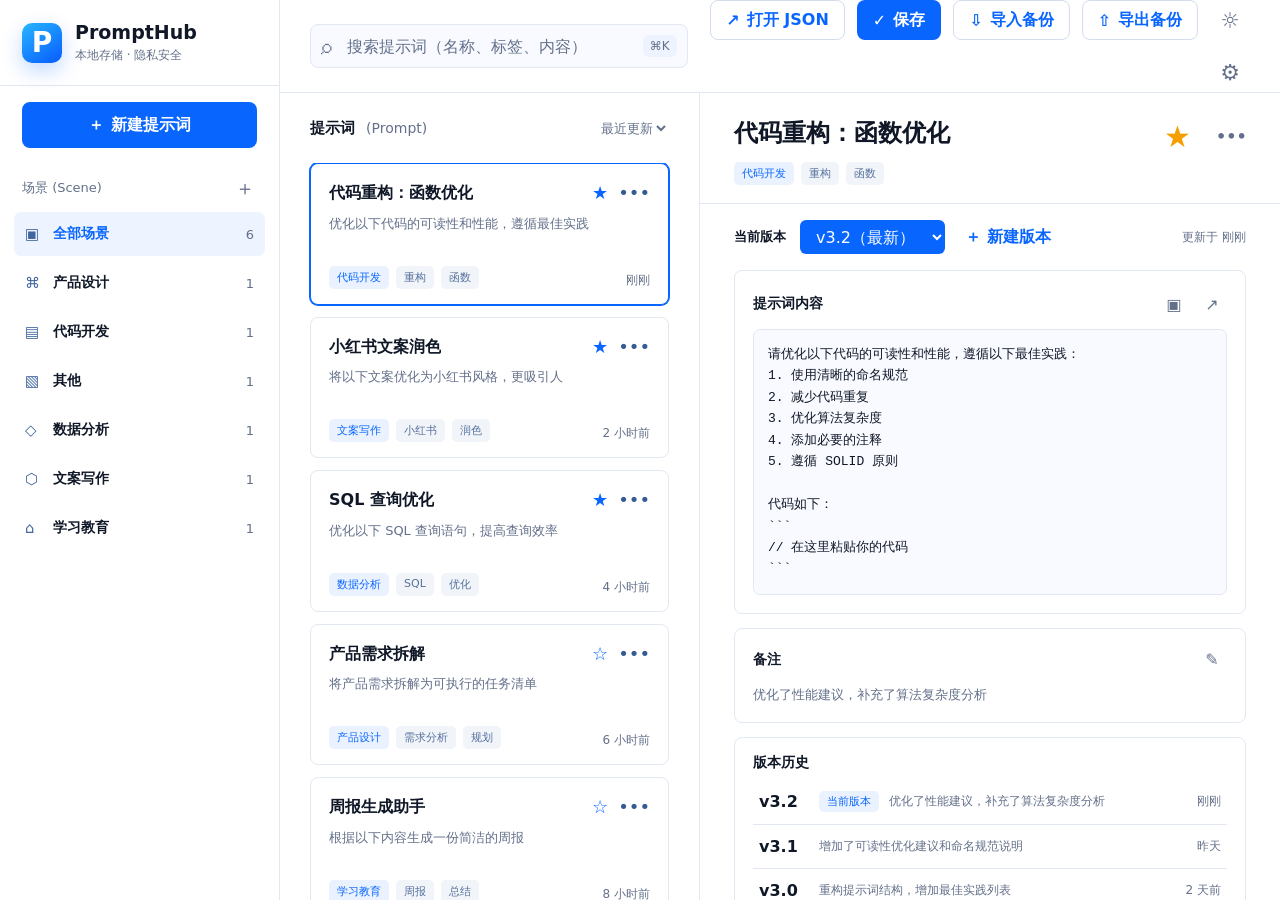
==== docs/index.html @ 3ddefedd "feat： add some files" ====
<!doctype html>
<html lang="zh-CN">
  <head>
    <meta charset="UTF-8" />
    <meta name="viewport" content="width=device-width, initial-scale=1.0" />
    <meta name="color-scheme" content="light dark" />
    <title>PromptHub</title>
    <meta name="application-name" content="PromptHub" />
    <meta name="apple-mobile-web-app-title" content="PromptHub" />
    <meta name="apple-mobile-web-app-capable" content="yes" />
    <meta name="mobile-web-app-capable" content="yes" />
    <meta name="theme-color" content="#0866ff" />
    <link rel="manifest" href="./manifest.webmanifest" />
    <link rel="icon" href="./icons/icon-192.png" sizes="192x192" />
    <link rel="apple-touch-icon" href="./icons/icon-192.png" />
    <link rel="stylesheet" href="./styles.css" />
  </head>
  <body>
    <div id="app" class="app-shell">
      <aside class="sidebar">
        <div class="brand">
          <div class="brand-mark">P</div>
          <div>
            <h1>PromptHub</h1>
            <p>本地存储 · 隐私安全</p>
          </div>
        </div>

        <button id="newPromptButton" class="primary-button new-prompt-button" type="button">
          <span aria-hidden="true">＋</span>
          新建提示词
        </button>

        <div class="sidebar-section">
          <div class="section-heading">
            <span>场景 (Scene)</span>
            <button id="newSceneButton" class="bare-icon-button" type="button" title="新建场景" aria-label="新建场景">＋</button>
          </div>
          <nav id="sceneList" class="scene-list" aria-label="场景列表"></nav>
        </div>

        <div class="sidebar-footer">
          <button id="manageButton" class="sidebar-footer-button" type="button">
            <span class="nav-icon" aria-hidden="true">⚙</span>
            <span>管理</span>
            <span aria-hidden="true">‹</span>
          </button>
        </div>
      </aside>

      <section class="main-shell">
        <header class="topbar">
          <label class="global-search">
            <span class="search-icon" aria-hidden="true">⌕</span>
            <input id="searchInput" type="search" placeholder="搜索提示词（名称、标签、内容）" />
            <kbd>⌘K</kbd>
          </label>

          <div class="topbar-actions">
            <button id="openJsonButton" class="outline-button" type="button"><span aria-hidden="true">↗</span>打开 JSON</button>
            <button id="saveFileButton" class="primary-button" type="button"><span aria-hidden="true">✓</span>保存</button>
            <label class="outline-button file-button">
              <span aria-hidden="true">⇩</span>
              导入备份
              <input id="importFile" type="file" accept="application/json,.json" />
            </label>
            <button id="exportButton" class="outline-button" type="button"><span aria-hidden="true">⇧</span>导出备份</button>
            <button id="installButton" class="outline-button hidden" type="button"><span aria-hidden="true">＋</span>安装</button>
            <button id="themeButton" class="topbar-icon-button" type="button" title="切换主题" aria-label="切换主题">☼</button>
            <button id="settingsButton" class="topbar-icon-button" type="button" title="设置" aria-label="设置">⚙</button>
          </div>
        </header>

        <main class="content-grid">
          <section class="prompt-column">
            <div class="column-heading">
              <div>
                <strong>提示词</strong>
                <span>(Prompt)</span>
              </div>
              <select id="sortSelect" class="sort-select" aria-label="提示词排序">
                <option value="updated">最近更新</option>
                <option value="title">名称排序</option>
                <option value="favorite">收藏优先</option>
              </select>
            </div>
            <div id="promptList" class="prompt-list"></div>
            <div id="promptCount" class="prompt-count"></div>
          </section>

          <section class="detail-column">
            <div id="detailEmpty" class="empty-state">
              <div class="empty-icon">P</div>
              <h2>选择一条提示词</h2>
              <p>从左侧选择场景和提示词，或创建一条新资产。</p>
            </div>

            <div id="detailContent" class="detail-content hidden">
              <header class="detail-header">
                <div class="detail-heading-copy">
                  <h2 id="detailTitle"></h2>
                  <div id="tagList" class="tag-list"></div>
                </div>
                <div class="detail-header-actions">
                  <button id="favoritePromptButton" class="star-button" type="button" title="收藏" aria-label="收藏">☆</button>
                  <div class="menu-wrap">
                    <button id="promptMenuButton" class="more-button" type="button" title="更多操作" aria-label="更多操作">•••</button>
                    <div id="promptMenu" class="action-menu hidden">
                      <button id="editPromptButton" type="button">编辑提示词</button>
                      <button id="editVersionButton" type="button">编辑当前版本</button>
                      <button id="deleteVersionButton" class="danger-text" type="button">删除当前版本</button>
                      <button id="deletePromptButton" class="danger-text" type="button">删除提示词</button>
                    </div>
                  </div>
                </div>
              </header>

              <div class="version-toolbar">
                <div class="version-picker">
                  <strong>当前版本</strong>
                  <select id="versionSelect" aria-label="当前版本"></select>
                  <button id="newVersionButton" class="text-button" type="button">＋ 新建版本</button>
                </div>
                <span id="updatedAt" class="updated-at"></span>
              </div>

              <div class="detail-scroll">
                <section id="contentPanel" class="content-panel">
                  <div class="panel-title-row">
                    <h3>提示词内容</h3>
                    <div class="panel-icon-actions">
                      <button id="copyButton" class="mini-icon-button" type="button" title="复制内容" aria-label="复制内容">▣</button>
                      <button id="expandButton" class="mini-icon-button" type="button" title="展开内容" aria-label="展开内容">↗</button>
                    </div>
                  </div>
                  <pre id="promptContent"></pre>
                </section>

                <section class="note-panel">
                  <div class="panel-title-row">
                    <h3>备注</h3>
                    <button id="editNoteButton" class="mini-icon-button" type="button" title="编辑备注" aria-label="编辑备注">✎</button>
                  </div>
                  <p id="versionNote"></p>
                </section>

                <section class="history-panel">
                  <div class="panel-title-row">
                    <h3>版本历史</h3>
                  </div>
                  <div id="versionHistory" class="version-history"></div>
                  <button id="showAllVersionsButton" class="show-all-button" type="button">查看全部版本</button>
                </section>
              </div>
            </div>
          </section>
        </main>
      </section>
    </div>

    <dialog id="editorDialog">
      <form id="editorForm" method="dialog" class="editor-form">
        <div class="dialog-heading">
          <div>
            <p id="dialogEyebrow"></p>
            <h2 id="dialogTitle"></h2>
          </div>
          <button id="dialogCloseButton" class="dialog-close" type="button" aria-label="关闭">×</button>
        </div>
        <div id="formFields" class="form-fields"></div>
        <div class="dialog-actions">
          <button id="cancelDialogButton" class="outline-button" type="button">取消</button>
          <button class="primary-button" type="submit">保存</button>
        </div>
      </form>
    </dialog>

    <dialog id="manageDialog">
      <div class="manage-dialog">
        <div class="dialog-heading">
          <div>
            <p>LOCAL WORKSPACE</p>
            <h2>场景与数据管理</h2>
          </div>
          <button id="manageCloseButton" class="dialog-close" type="button" aria-label="关闭">×</button>
        </div>
        <div class="manage-body">
          <div id="storageStats" class="storage-stats"></div>
          <div class="storage-location">
            <span>本地存储位置</span>
            <code id="storageLocation"></code>
            <button id="revealStorageButton" class="outline-button" type="button">在 Finder 中显示</button>
          </div>
          <div class="storage-location">
            <span>连接的 JSON 文件</span>
            <code id="fileStatus"></code>
            <button id="saveFileFromManageButton" class="primary-button" type="button">保存到文件</button>
          </div>
          <div class="manage-actions">
            <button id="editSceneButton" class="outline-button" type="button">编辑当前场景</button>
            <button id="deleteSceneButton" class="danger-button" type="button">删除当前场景</button>
          </div>
          <p class="privacy-note">PromptHub 不上传提示词。默认数据保存在当前浏览器 IndexedDB 中；连接 JSON 文件后，点击“保存”会写回你选择的本地文件。</p>
        </div>
      </div>
    </dialog>

    <div id="toast" class="toast" role="status" aria-live="polite"></div>
    <script src="./app.js"></script>
  </body>
</html>
---- docs/styles.css ----
:root {
  color-scheme: light;
  --bg: #f7f9fc;
  --surface: #ffffff;
  --surface-soft: #f8faff;
  --surface-blue: #eef4ff;
  --text: #101828;
  --muted: #63708a;
  --subtle: #8a96ad;
  --line: #e2e8f2;
  --line-strong: #d4ddeb;
  --blue: #0866ff;
  --blue-dark: #0053dc;
  --blue-soft: #eaf2ff;
  --danger: #d92d20;
  --warning: #f5a000;
  --shadow: 0 10px 28px rgba(34, 67, 128, 0.08);
  font-family: Inter, "SF Pro Display", "PingFang SC", "Microsoft YaHei", system-ui, sans-serif;
}

:root[data-theme="dark"] {
  color-scheme: dark;
  --bg: #111722;
  --surface: #171e2b;
  --surface-soft: #1c2534;
  --surface-blue: #172b4c;
  --text: #f3f6fb;
  --muted: #a7b2c8;
  --subtle: #7f8ba2;
  --line: #2b3648;
  --line-strong: #3a465a;
  --blue-soft: #183461;
  --shadow: 0 10px 28px rgba(0, 0, 0, 0.22);
}

* {
  box-sizing: border-box;
}

html,
body {
  margin: 0;
  min-width: 320px;
  min-height: 100%;
  background: var(--bg);
  color: var(--text);
}

button,
input,
select,
textarea {
  font: inherit;
}

button,
label,
select {
  -webkit-tap-highlight-color: transparent;
}

button {
  cursor: pointer;
}

h1,
h2,
h3,
p,
pre {
  margin: 0;
}

.app-shell {
  display: grid;
  grid-template-columns: 280px minmax(0, 1fr);
  height: 100vh;
  min-height: 680px;
  overflow: hidden;
}

.sidebar {
  display: flex;
  min-width: 0;
  flex-direction: column;
  border-right: 1px solid var(--line);
  background: var(--surface);
}

.brand {
  display: flex;
  align-items: center;
  gap: 13px;
  height: 86px;
  padding: 16px 22px;
  border-bottom: 1px solid var(--line);
}

.brand-mark,
.empty-icon {
  display: grid;
  place-items: center;
  color: #fff;
  font-weight: 800;
  background: linear-gradient(145deg, #28b6ff, #075bff);
  box-shadow: 0 8px 20px rgba(8, 102, 255, 0.24);
}

.brand-mark {
  width: 40px;
  height: 40px;
  border-radius: 10px;
  font-size: 28px;
}

.brand h1 {
  font-size: 19px;
  line-height: 1.2;
}

.brand p {
  margin-top: 3px;
  color: var(--muted);
  font-size: 12px;
}

.primary-button,
.outline-button,
.danger-button {
  display: inline-flex;
  align-items: center;
  justify-content: center;
  gap: 7px;
  min-height: 40px;
  border: 1px solid transparent;
  border-radius: 8px;
  padding: 0 15px;
  font-weight: 650;
}

.primary-button {
  color: #fff;
  background: var(--blue);
}

.primary-button:hover {
  background: var(--blue-dark);
}

.primary-button.dirty {
  box-shadow: 0 0 0 3px rgba(8, 102, 255, 0.16);
}

.outline-button {
  color: var(--blue);
  border-color: var(--line-strong);
  background: var(--surface);
}

.outline-button:hover {
  border-color: #a9c4f4;
  background: var(--surface-blue);
}

.danger-button {
  color: var(--danger);
  border-color: rgba(217, 45, 32, 0.24);
  background: rgba(217, 45, 32, 0.06);
}

.new-prompt-button {
  margin: 16px 22px 22px;
  min-height: 46px;
}

.sidebar-section {
  min-height: 0;
  padding: 0 14px;
}

.section-heading {
  display: flex;
  align-items: center;
  justify-content: space-between;
  padding: 4px 8px 10px;
  color: var(--muted);
  font-size: 13px;
}

.bare-icon-button,
.topbar-icon-button,
.mini-icon-button,
.more-button,
.star-button,
.dialog-close {
  display: grid;
  place-items: center;
  border: 0;
  background: transparent;
  color: var(--muted);
}

.bare-icon-button {
  width: 28px;
  height: 28px;
  border-radius: 6px;
  font-size: 20px;
}

.bare-icon-button:hover,
.topbar-icon-button:hover,
.mini-icon-button:hover,
.more-button:hover {
  color: var(--blue);
  background: var(--blue-soft);
}

.scene-list {
  display: grid;
  gap: 5px;
}

.scene-item {
  display: grid;
  grid-template-columns: 28px minmax(0, 1fr) auto;
  align-items: center;
  width: 100%;
  min-height: 44px;
  border: 0;
  border-radius: 7px;
  padding: 0 11px;
  background: transparent;
  color: var(--text);
  text-align: left;
}

.scene-item:hover,
.scene-item.active {
  background: var(--surface-blue);
}

.scene-item.active {
  color: var(--blue);
}

.scene-icon {
  color: #41669f;
  font-size: 15px;
}

.scene-name {
  overflow: hidden;
  font-size: 14px;
  font-weight: 600;
  text-overflow: ellipsis;
  white-space: nowrap;
}

.scene-count {
  color: var(--muted);
  font-size: 13px;
}

.sidebar-footer {
  margin-top: auto;
  padding: 16px 22px;
}

.sidebar-footer-button {
  display: grid;
  grid-template-columns: 24px 1fr auto;
  align-items: center;
  width: 100%;
  min-height: 48px;
  border: 0;
  border-top: 1px solid var(--line);
  background: transparent;
  color: var(--text);
  text-align: left;
  font-weight: 650;
}

.main-shell {
  display: flex;
  min-width: 0;
  flex-direction: column;
}

.topbar {
  display: flex;
  align-items: center;
  justify-content: space-between;
  flex: 0 0 86px;
  gap: 20px;
  padding: 0 30px;
  border-bottom: 1px solid var(--line);
  background: var(--surface);
}

.global-search {
  display: grid;
  grid-template-columns: 24px minmax(0, 1fr) auto;
  align-items: center;
  width: min(410px, 48vw);
  min-height: 44px;
  border: 1px solid var(--line);
  border-radius: 8px;
  padding: 0 10px;
  background: var(--surface-soft);
}

.global-search:focus-within {
  border-color: #8bb4ff;
  box-shadow: 0 0 0 3px rgba(8, 102, 255, 0.1);
}

.global-search input {
  min-width: 0;
  border: 0;
  outline: 0;
  background: transparent;
  color: var(--text);
}

.global-search input::placeholder {
  color: var(--muted);
}

.search-icon {
  color: var(--muted);
  font-size: 21px;
}

kbd {
  border-radius: 6px;
  padding: 4px 7px;
  color: var(--muted);
  background: var(--surface-blue);
  font-family: inherit;
  font-size: 12px;
}

.topbar-actions {
  display: flex;
  align-items: center;
  justify-content: flex-end;
  gap: 12px;
  flex-wrap: wrap;
}

.topbar-icon-button {
  width: 40px;
  height: 40px;
  border-radius: 8px;
  font-size: 22px;
}

.file-button {
  position: relative;
  cursor: pointer;
}

.file-button input {
  position: absolute;
  inset: 0;
  opacity: 0;
  cursor: pointer;
}

.content-grid {
  display: grid;
  grid-template-columns: 420px minmax(0, 1fr);
  min-height: 0;
  flex: 1;
}

.prompt-column,
.detail-column {
  min-width: 0;
  min-height: 0;
  background: var(--surface);
}

.prompt-column {
  display: flex;
  flex-direction: column;
  border-right: 1px solid var(--line);
}

.column-heading {
  display: flex;
  align-items: center;
  justify-content: space-between;
  min-height: 70px;
  padding: 0 30px;
}

.column-heading strong {
  font-size: 15px;
}

.column-heading span {
  margin-left: 6px;
  color: var(--muted);
  font-size: 14px;
}

.sort-select {
  border: 0;
  outline: 0;
  background: transparent;
  color: var(--muted);
  font-size: 13px;
}

.prompt-list {
  display: grid;
  align-content: start;
  gap: 12px;
  min-height: 0;
  overflow: auto;
  padding: 0 30px 16px;
}

.prompt-card {
  position: relative;
  display: block;
  width: 100%;
  min-height: 138px;
  border: 1px solid var(--line);
  border-radius: 8px;
  padding: 18px 18px 15px;
  background: var(--surface);
  color: var(--text);
  text-align: left;
  transition:
    border-color 140ms ease,
    box-shadow 140ms ease;
}

.prompt-card:hover {
  border-color: #b6ccf4;
  box-shadow: var(--shadow);
}

.prompt-card.active {
  border-color: var(--blue);
  box-shadow: 0 0 0 1px var(--blue);
}

.prompt-card-title {
  display: flex;
  align-items: flex-start;
  justify-content: space-between;
  gap: 14px;
}

.prompt-card h3 {
  overflow: hidden;
  font-size: 16px;
  line-height: 1.35;
  text-overflow: ellipsis;
  white-space: nowrap;
}

.card-actions {
  display: flex;
  align-items: center;
  gap: 10px;
  color: #355b93;
  font-size: 18px;
}

.card-star {
  color: var(--blue);
}

.prompt-summary {
  display: -webkit-box;
  overflow: hidden;
  min-height: 40px;
  margin-top: 10px;
  color: var(--muted);
  font-size: 13px;
  line-height: 1.55;
  -webkit-box-orient: vertical;
  -webkit-line-clamp: 2;
}

.card-footer {
  display: flex;
  align-items: flex-end;
  justify-content: space-between;
  gap: 12px;
  margin-top: 12px;
}

.card-tags,
.tag-list {
  display: flex;
  min-width: 0;
  flex-wrap: wrap;
  gap: 7px;
}

.tag {
  border-radius: 5px;
  padding: 4px 8px;
  color: #55709d;
  background: #f1f4f9;
  font-size: 11px;
  white-space: nowrap;
}

:root[data-theme="dark"] .tag {
  background: #242f40;
}

.tag.primary {
  color: var(--blue);
  background: var(--blue-soft);
}

.card-time {
  flex: 0 0 auto;
  color: var(--muted);
  font-size: 12px;
}

.prompt-count {
  flex: 0 0 46px;
  padding-top: 10px;
  color: var(--muted);
  border-top: 1px solid var(--line);
  text-align: center;
  font-size: 13px;
}

.detail-column {
  position: relative;
}

.detail-content {
  display: flex;
  height: 100%;
  min-height: 0;
  flex-direction: column;
}

.hidden {
  display: none !important;
}

.detail-header {
  display: flex;
  align-items: flex-start;
  justify-content: space-between;
  gap: 24px;
  padding: 25px 34px 18px;
  border-bottom: 1px solid var(--line);
}

.detail-heading-copy {
  min-width: 0;
}

.detail-header h2 {
  margin-bottom: 14px;
  font-size: 24px;
  line-height: 1.25;
}

.detail-header-actions {
  display: flex;
  align-items: center;
  gap: 16px;
}

.star-button {
  width: 36px;
  height: 36px;
  color: var(--warning);
  font-size: 30px;
}

.more-button {
  width: 36px;
  height: 36px;
  border-radius: 8px;
  font-weight: 800;
}

.menu-wrap {
  position: relative;
}

.action-menu {
  position: absolute;
  z-index: 20;
  top: 42px;
  right: 0;
  width: 150px;
  overflow: hidden;
  border: 1px solid var(--line);
  border-radius: 8px;
  background: var(--surface);
  box-shadow: var(--shadow);
}

.action-menu button {
  width: 100%;
  min-height: 40px;
  border: 0;
  padding: 0 14px;
  background: transparent;
  color: var(--text);
  text-align: left;
}

.action-menu button:hover {
  background: var(--surface-blue);
}

.action-menu .danger-text {
  color: var(--danger);
}

.version-toolbar {
  display: flex;
  align-items: center;
  justify-content: space-between;
  gap: 20px;
  min-height: 66px;
  padding: 0 34px;
}

.version-picker {
  display: flex;
  align-items: center;
  gap: 14px;
}

.version-picker strong {
  font-size: 13px;
}

.version-picker select {
  min-width: 145px;
  height: 34px;
  border: 0;
  border-radius: 6px;
  padding: 0 12px;
  background: var(--blue);
  color: #fff;
  outline: 0;
}

.text-button {
  border: 0;
  background: transparent;
  color: var(--blue);
  font-weight: 600;
}

.updated-at {
  color: var(--muted);
  font-size: 12px;
}

.detail-scroll {
  display: grid;
  align-content: start;
  gap: 14px;
  min-height: 0;
  overflow: auto;
  padding: 0 34px 30px;
}

.content-panel,
.note-panel,
.history-panel {
  border: 1px solid var(--line);
  border-radius: 8px;
  background: var(--surface);
}

.content-panel {
  padding: 18px;
}

.panel-title-row {
  display: flex;
  align-items: center;
  justify-content: space-between;
  gap: 16px;
}

.panel-title-row h3 {
  font-size: 14px;
}

.panel-icon-actions {
  display: flex;
  gap: 8px;
}

.mini-icon-button {
  width: 30px;
  height: 30px;
  border-radius: 6px;
  font-size: 16px;
}

.content-panel pre {
  min-height: 235px;
  max-height: 38vh;
  overflow: auto;
  margin-top: 10px;
  border: 1px solid var(--line);
  border-radius: 7px;
  padding: 14px;
  background: var(--surface-soft);
  color: var(--text);
  font-family: "SFMono-Regular", Consolas, "Liberation Mono", monospace;
  font-size: 13px;
  line-height: 1.65;
  white-space: pre-wrap;
  word-break: break-word;
}

.content-panel.expanded {
  position: fixed;
  z-index: 50;
  inset: 24px;
  display: flex;
  flex-direction: column;
  box-shadow: 0 20px 80px rgba(13, 30, 60, 0.28);
}

.content-panel.expanded pre {
  max-height: none;
  flex: 1;
}

.note-panel {
  padding: 16px 18px;
}

.note-panel p {
  margin-top: 10px;
  color: var(--muted);
  font-size: 13px;
  line-height: 1.6;
}

.history-panel {
  padding: 16px 18px 8px;
}

.version-history {
  margin-top: 8px;
}

.history-row {
  display: grid;
  grid-template-columns: 48px minmax(0, 1fr) auto;
  align-items: center;
  gap: 12px;
  width: 100%;
  min-height: 44px;
  border: 0;
  border-top: 1px solid var(--line);
  background: transparent;
  color: var(--text);
  text-align: left;
}

.history-row:first-child {
  border-top: 0;
}

.history-row:hover {
  color: var(--blue);
}

.history-label {
  font-weight: 700;
}

.current-pill {
  display: inline-block;
  margin-right: 10px;
  border-radius: 5px;
  padding: 3px 8px;
  color: var(--blue);
  background: var(--blue-soft);
  font-size: 11px;
}

.history-notes,
.history-time {
  overflow: hidden;
  color: var(--muted);
  font-size: 12px;
  text-overflow: ellipsis;
  white-space: nowrap;
}

.show-all-button {
  width: 100%;
  min-height: 38px;
  border: 0;
  border-top: 1px solid var(--line);
  background: transparent;
  color: var(--blue);
  font-size: 12px;
}

.empty-state {
  display: grid;
  place-content: center;
  height: 100%;
  padding: 30px;
  color: var(--muted);
  text-align: center;
}

.empty-icon {
  width: 52px;
  height: 52px;
  margin: 0 auto 18px;
  border-radius: 14px;
  font-size: 32px;
}

.empty-state h2 {
  color: var(--text);
  font-size: 20px;
}

.empty-state p {
  margin-top: 8px;
  font-size: 13px;
}

dialog {
  width: min(680px, calc(100vw - 28px));
  max-height: 88vh;
  overflow: hidden;
  border: 1px solid var(--line);
  border-radius: 10px;
  padding: 0;
  background: var(--surface);
  color: var(--text);
  box-shadow: 0 30px 90px rgba(13, 30, 60, 0.28);
}

dialog::backdrop {
  background: rgba(18, 30, 50, 0.45);
  backdrop-filter: blur(2px);
}

.editor-form,
.manage-dialog {
  display: flex;
  max-height: 88vh;
  flex-direction: column;
}

.dialog-heading {
  display: flex;
  align-items: center;
  justify-content: space-between;
  gap: 18px;
  padding: 20px 22px;
  border-bottom: 1px solid var(--line);
}

.dialog-heading p {
  margin-bottom: 4px;
  color: var(--blue);
  font-size: 11px;
  font-weight: 750;
}

.dialog-heading h2 {
  font-size: 20px;
}

.dialog-close {
  width: 36px;
  height: 36px;
  border-radius: 8px;
  font-size: 24px;
}

.form-fields {
  display: grid;
  gap: 15px;
  overflow: auto;
  padding: 20px 22px;
}

.field {
  display: grid;
  gap: 7px;
}

.field label {
  color: var(--text);
  font-size: 13px;
  font-weight: 650;
}

.field input,
.field textarea,
.field select {
  width: 100%;
  border: 1px solid var(--line-strong);
  border-radius: 7px;
  padding: 10px 11px;
  outline: 0;
  background: var(--surface-soft);
  color: var(--text);
}

.field input,
.field select {
  min-height: 42px;
}

.field textarea {
  min-height: 100px;
  resize: vertical;
  line-height: 1.55;
}

.field textarea.tall {
  min-height: 250px;
  font-family: "SFMono-Regular", Consolas, monospace;
}

.field input:focus,
.field textarea:focus,
.field select:focus {
  border-color: #76a8ff;
  box-shadow: 0 0 0 3px rgba(8, 102, 255, 0.1);
}

.dialog-actions {
  display: flex;
  justify-content: flex-end;
  gap: 10px;
  padding: 16px 22px 20px;
  border-top: 1px solid var(--line);
}

.manage-body {
  display: grid;
  gap: 18px;
  padding: 22px;
}

.storage-stats {
  display: grid;
  grid-template-columns: repeat(4, 1fr);
  gap: 10px;
}

.stat-card {
  border: 1px solid var(--line);
  border-radius: 8px;
  padding: 14px;
  background: var(--surface-soft);
}

.stat-card strong {
  display: block;
  font-size: 24px;
  overflow: hidden;
  text-overflow: ellipsis;
  white-space: nowrap;
}

.stat-card span {
  color: var(--muted);
  font-size: 12px;
}

.manage-actions {
  display: flex;
  gap: 10px;
}

.storage-location {
  display: grid;
  grid-template-columns: minmax(0, 1fr) auto;
  gap: 8px 12px;
  align-items: center;
  border: 1px solid var(--line);
  border-radius: 8px;
  padding: 14px;
  background: var(--surface-soft);
}

.storage-location > span {
  grid-column: 1 / -1;
  color: var(--muted);
  font-size: 12px;
  font-weight: 650;
}

.storage-location code {
  overflow: hidden;
  color: var(--text);
  font-size: 12px;
  line-height: 1.5;
  text-overflow: ellipsis;
  white-space: nowrap;
}

.privacy-note {
  color: var(--muted);
  font-size: 12px;
  line-height: 1.6;
}

.toast {
  position: fixed;
  z-index: 100;
  right: 22px;
  bottom: 22px;
  transform: translateY(12px);
  opacity: 0;
  pointer-events: none;
  border-radius: 8px;
  padding: 12px 15px;
  background: #101828;
  color: #fff;
  box-shadow: var(--shadow);
  font-size: 13px;
  font-weight: 650;
  transition:
    opacity 160ms ease,
    transform 160ms ease;
}

.toast.visible {
  transform: translateY(0);
  opacity: 1;
}

@media (max-width: 1120px) {
  .app-shell {
    grid-template-columns: 230px minmax(0, 1fr);
  }

  .content-grid {
    grid-template-columns: 350px minmax(0, 1fr);
  }

  .topbar {
    padding-inline: 20px;
  }

  .prompt-list,
  .column-heading {
    padding-inline: 20px;
  }

  .detail-header,
  .version-toolbar {
    padding-inline: 24px;
  }

  .detail-scroll {
    padding-inline: 24px;
  }

  .topbar-actions {
    gap: 8px;
  }
}

@media (max-width: 820px) {
  .app-shell {
    display: block;
    height: auto;
    min-height: 100vh;
    overflow: visible;
  }

  .sidebar {
    border-right: 0;
    border-bottom: 1px solid var(--line);
  }

  .brand {
    height: 74px;
  }

  .new-prompt-button {
    margin-block: 12px;
  }

  .sidebar-section {
    padding-bottom: 14px;
  }

  .scene-list {
    display: flex;
    overflow-x: auto;
  }

  .scene-item {
    min-width: 150px;
  }

  .sidebar-footer {
    display: none;
  }

  .topbar {
    position: sticky;
    z-index: 15;
    top: 0;
    flex-wrap: wrap;
    height: auto;
    min-height: 76px;
    padding: 12px 16px;
  }

  .global-search {
    width: 100%;
  }

  .topbar-actions {
    width: 100%;
    justify-content: flex-end;
  }

  .topbar-actions .outline-button,
  .topbar-actions .primary-button {
    min-height: 36px;
    padding-inline: 10px;
    font-size: 13px;
  }

  .content-grid {
    display: block;
  }

  .prompt-column {
    max-height: 480px;
    border-right: 0;
    border-bottom: 1px solid var(--line);
  }

  .detail-column {
    min-height: 720px;
  }
}

@media (max-width: 560px) {
  .topbar-icon-button:nth-last-child(1) {
    display: none;
  }

  .column-heading,
  .prompt-list,
  .detail-header,
  .version-toolbar,
  .detail-scroll {
    padding-inline: 14px;
  }

  .detail-header,
  .version-toolbar {
    align-items: flex-start;
    flex-direction: column;
  }

  .detail-header-actions {
    position: absolute;
    top: 18px;
    right: 12px;
  }

  .version-picker {
    align-items: flex-start;
    flex-wrap: wrap;
  }

  .updated-at {
    align-self: flex-end;
  }

  .history-row {
    grid-template-columns: 44px minmax(0, 1fr);
  }

  .history-time {
    display: none;
  }

  .storage-stats {
    grid-template-columns: 1fr;
  }

  .storage-location {
    grid-template-columns: 1fr;
  }
}
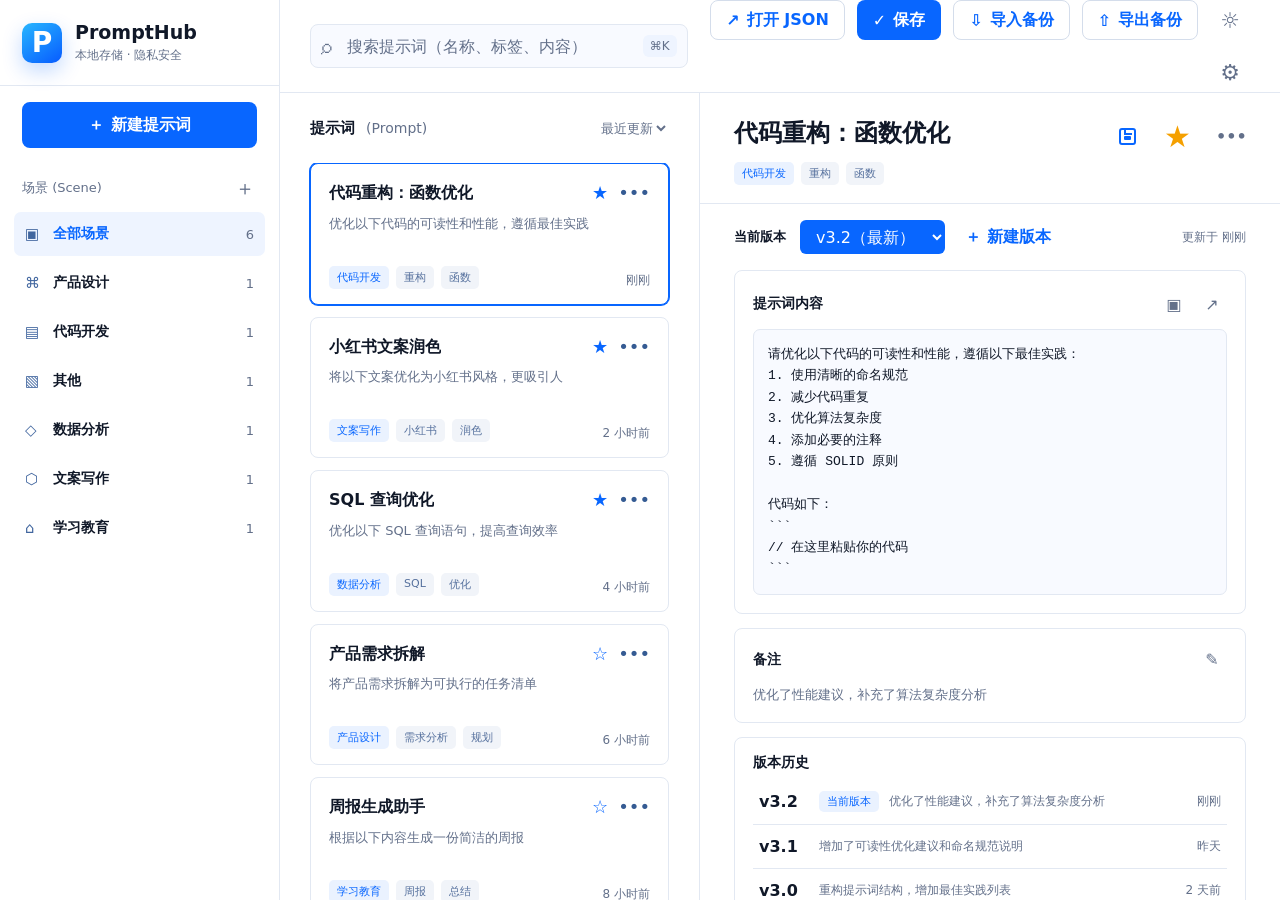
==== commit c48d8b50: "Add per-prompt backup workflow" ====
--- a/docs/index.html
+++ b/docs/index.html
@@ -62,7 +62,7 @@
             <label class="outline-button file-button">
               <span aria-hidden="true">⇩</span>
               导入备份
-              <input id="importFile" type="file" accept="application/json,.json" />
+              <input id="importFile" type="file" accept="application/json,.json,application/zip,.zip" multiple />
             </label>
             <button id="exportButton" class="outline-button" type="button"><span aria-hidden="true">⇧</span>导出备份</button>
             <button id="installButton" class="outline-button hidden" type="button"><span aria-hidden="true">＋</span>安装</button>
@@ -102,6 +102,9 @@
                   <div id="tagList" class="tag-list"></div>
                 </div>
                 <div class="detail-header-actions">
+                  <button id="savePromptFileButton" class="mini-icon-button storage-card-button" type="button" title="保存当前提示词 JSON" aria-label="保存当前提示词 JSON">
+                    <span class="storage-card-icon" aria-hidden="true"></span>
+                  </button>
                   <button id="favoritePromptButton" class="star-button" type="button" title="收藏" aria-label="收藏">☆</button>
                   <div class="menu-wrap">
                     <button id="promptMenuButton" class="more-button" type="button" title="更多操作" aria-label="更多操作">•••</button>
@@ -189,18 +192,18 @@
           <div class="storage-location">
             <span>本地存储位置</span>
             <code id="storageLocation"></code>
-            <button id="revealStorageButton" class="outline-button" type="button">在 Finder 中显示</button>
+            <button id="revealStorageButton" class="outline-button" type="button">导出备份</button>
           </div>
           <div class="storage-location">
-            <span>连接的 JSON 文件</span>
+            <span>连接的备份文件夹</span>
             <code id="fileStatus"></code>
-            <button id="saveFileFromManageButton" class="primary-button" type="button">保存到文件</button>
+            <button id="saveFileFromManageButton" class="primary-button" type="button">保存到文件夹</button>
           </div>
           <div class="manage-actions">
             <button id="editSceneButton" class="outline-button" type="button">编辑当前场景</button>
             <button id="deleteSceneButton" class="danger-button" type="button">删除当前场景</button>
           </div>
-          <p class="privacy-note">PromptHub 不上传提示词。默认数据保存在当前浏览器 IndexedDB 中；连接 JSON 文件后，点击“保存”会写回你选择的本地文件。</p>
+          <p class="privacy-note">PromptHub 不上传提示词。默认数据保存在当前浏览器 IndexedDB 中；点击“保存”会把每条提示词写成独立 JSON 并保存到你选择的本地文件夹。</p>
         </div>
       </div>
     </dialog>
--- a/docs/styles.css
+++ b/docs/styles.css
@@ -711,6 +711,41 @@
   font-size: 16px;
 }
 
+.storage-card-button {
+  color: var(--blue);
+}
+
+.storage-card-icon {
+  position: relative;
+  display: block;
+  width: 17px;
+  height: 17px;
+  border: 2px solid currentColor;
+  border-radius: 3px;
+}
+
+.storage-card-icon::before {
+  position: absolute;
+  top: -2px;
+  right: 2px;
+  width: 6px;
+  height: 5px;
+  border-left: 2px solid currentColor;
+  border-bottom: 2px solid currentColor;
+  content: "";
+}
+
+.storage-card-icon::after {
+  position: absolute;
+  right: 3px;
+  bottom: 3px;
+  left: 3px;
+  height: 4px;
+  border-radius: 1px;
+  background: currentColor;
+  content: "";
+}
+
 .content-panel pre {
   min-height: 235px;
   max-height: 38vh;
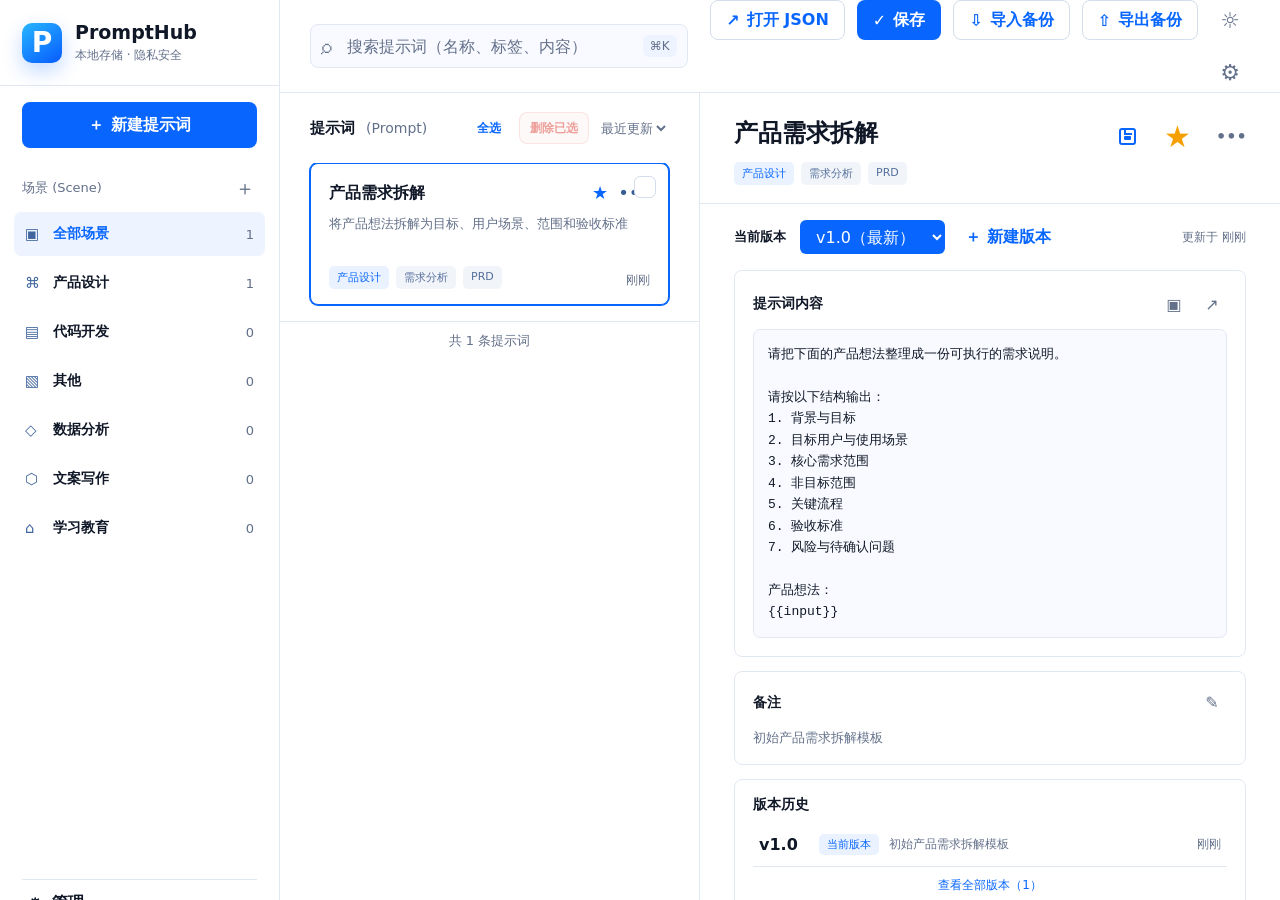
==== commit f91bc47e: "update" ====
--- a/docs/index.html
+++ b/docs/index.html
@@ -78,11 +78,15 @@
                 <strong>提示词</strong>
                 <span>(Prompt)</span>
               </div>
-              <select id="sortSelect" class="sort-select" aria-label="提示词排序">
-                <option value="updated">最近更新</option>
-                <option value="title">名称排序</option>
-                <option value="favorite">收藏优先</option>
-              </select>
+              <div class="prompt-list-actions">
+                <button id="selectVisiblePromptsButton" class="text-button compact-action" type="button">全选</button>
+                <button id="deleteSelectedPromptsButton" class="danger-button compact-action" type="button" disabled>删除已选</button>
+                <select id="sortSelect" class="sort-select" aria-label="提示词排序">
+                  <option value="updated">最近更新</option>
+                  <option value="title">名称排序</option>
+                  <option value="favorite">收藏优先</option>
+                </select>
+              </div>
             </div>
             <div id="promptList" class="prompt-list"></div>
             <div id="promptCount" class="prompt-count"></div>
--- a/docs/styles.css
+++ b/docs/styles.css
@@ -391,6 +391,7 @@
   display: flex;
   align-items: center;
   justify-content: space-between;
+  gap: 14px;
   min-height: 70px;
   padding: 0 30px;
 }
@@ -411,6 +412,25 @@
   background: transparent;
   color: var(--muted);
   font-size: 13px;
+}
+
+.prompt-list-actions {
+  display: flex;
+  align-items: center;
+  justify-content: flex-end;
+  gap: 8px;
+}
+
+.compact-action {
+  min-height: 32px;
+  padding: 0 10px;
+  font-size: 12px;
+  white-space: nowrap;
+}
+
+.compact-action:disabled {
+  cursor: not-allowed;
+  opacity: 0.45;
 }
 
 .prompt-list {
@@ -432,6 +452,7 @@
   padding: 18px 18px 15px;
   background: var(--surface);
   color: var(--text);
+  cursor: pointer;
   text-align: left;
   transition:
     border-color 140ms ease,
@@ -443,16 +464,48 @@
   box-shadow: var(--shadow);
 }
 
+.prompt-card:focus-visible {
+  outline: 3px solid rgba(8, 102, 255, 0.18);
+  outline-offset: 2px;
+}
+
 .prompt-card.active {
   border-color: var(--blue);
   box-shadow: 0 0 0 1px var(--blue);
 }
 
+.prompt-card.selected {
+  border-color: #6aa2ff;
+  background: var(--surface-blue);
+}
+
+.prompt-select-button {
+  position: absolute;
+  top: 12px;
+  right: 12px;
+  display: grid;
+  place-items: center;
+  width: 22px;
+  height: 22px;
+  border: 1px solid var(--line-strong);
+  border-radius: 6px;
+  background: var(--surface);
+  color: var(--blue);
+  font-size: 14px;
+  font-weight: 800;
+}
+
+.prompt-select-button:hover,
+.prompt-select-button.selected {
+  border-color: var(--blue);
+  background: var(--blue-soft);
+}
+
 .prompt-card-title {
   display: flex;
   align-items: flex-start;
   justify-content: space-between;
-  gap: 14px;
+  gap: 42px;
 }
 
 .prompt-card h3 {
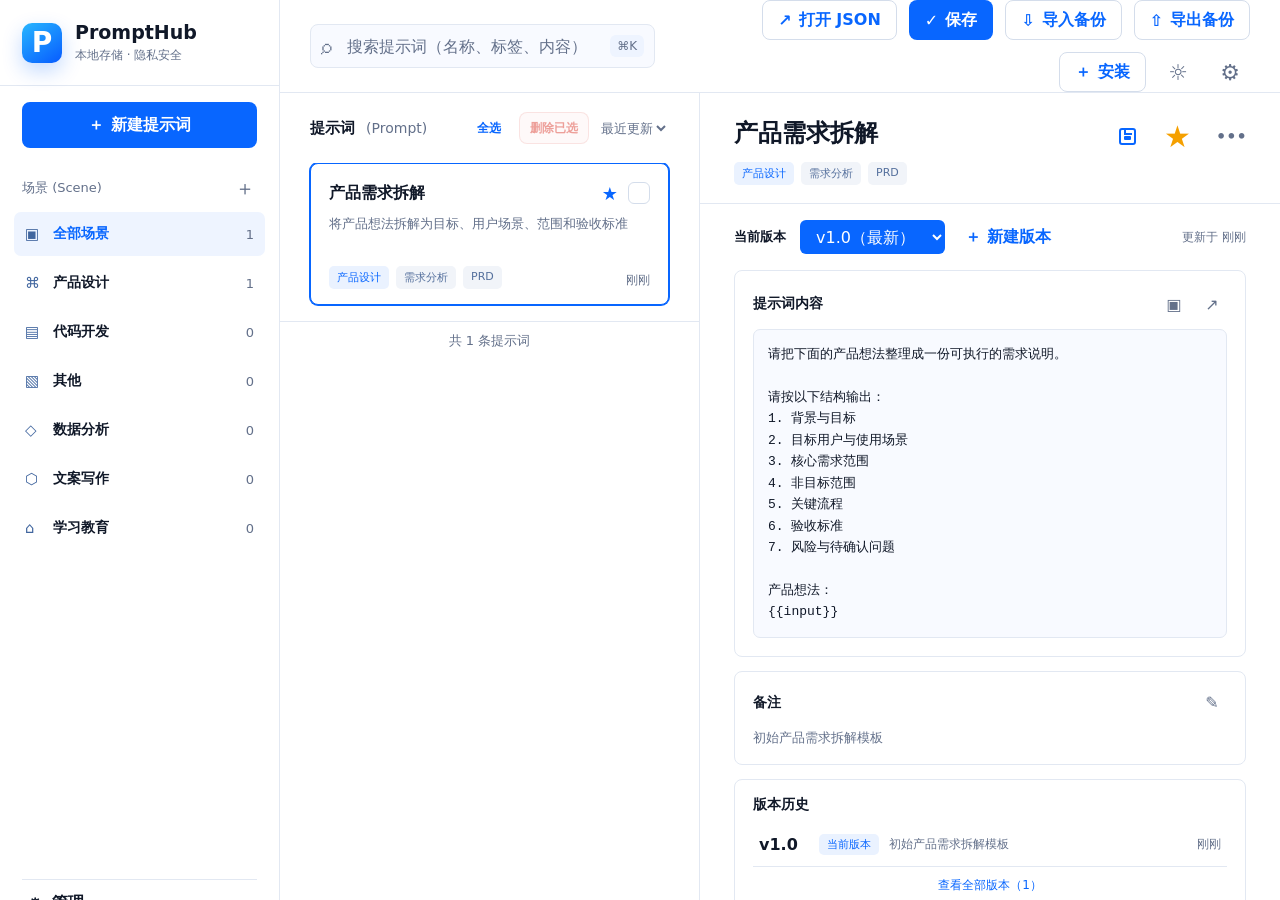
==== commit e31c81f6: "feet: update the list" ====
--- a/docs/index.html
+++ b/docs/index.html
@@ -65,7 +65,7 @@
               <input id="importFile" type="file" accept="application/json,.json,application/zip,.zip" multiple />
             </label>
             <button id="exportButton" class="outline-button" type="button"><span aria-hidden="true">⇧</span>导出备份</button>
-            <button id="installButton" class="outline-button hidden" type="button"><span aria-hidden="true">＋</span>安装</button>
+            <button id="installButton" class="outline-button" type="button"><span aria-hidden="true">＋</span>安装</button>
             <button id="themeButton" class="topbar-icon-button" type="button" title="切换主题" aria-label="切换主题">☼</button>
             <button id="settingsButton" class="topbar-icon-button" type="button" title="设置" aria-label="设置">⚙</button>
           </div>
--- a/docs/styles.css
+++ b/docs/styles.css
@@ -480,10 +480,8 @@
 }
 
 .prompt-select-button {
-  position: absolute;
-  top: 12px;
-  right: 12px;
-  display: grid;
+  display: grid;
+  flex: 0 0 auto;
   place-items: center;
   width: 22px;
   height: 22px;
@@ -505,7 +503,7 @@
   display: flex;
   align-items: flex-start;
   justify-content: space-between;
-  gap: 42px;
+  gap: 14px;
 }
 
 .prompt-card h3 {
@@ -516,16 +514,17 @@
   white-space: nowrap;
 }
 
-.card-actions {
-  display: flex;
-  align-items: center;
-  gap: 10px;
-  color: #355b93;
-  font-size: 18px;
-}
-
 .card-star {
   color: var(--blue);
+  flex: 0 0 auto;
+  font-size: 18px;
+}
+
+.card-inline-actions {
+  display: inline-flex;
+  align-items: center;
+  flex: 0 0 auto;
+  gap: 10px;
 }
 
 .prompt-summary {
